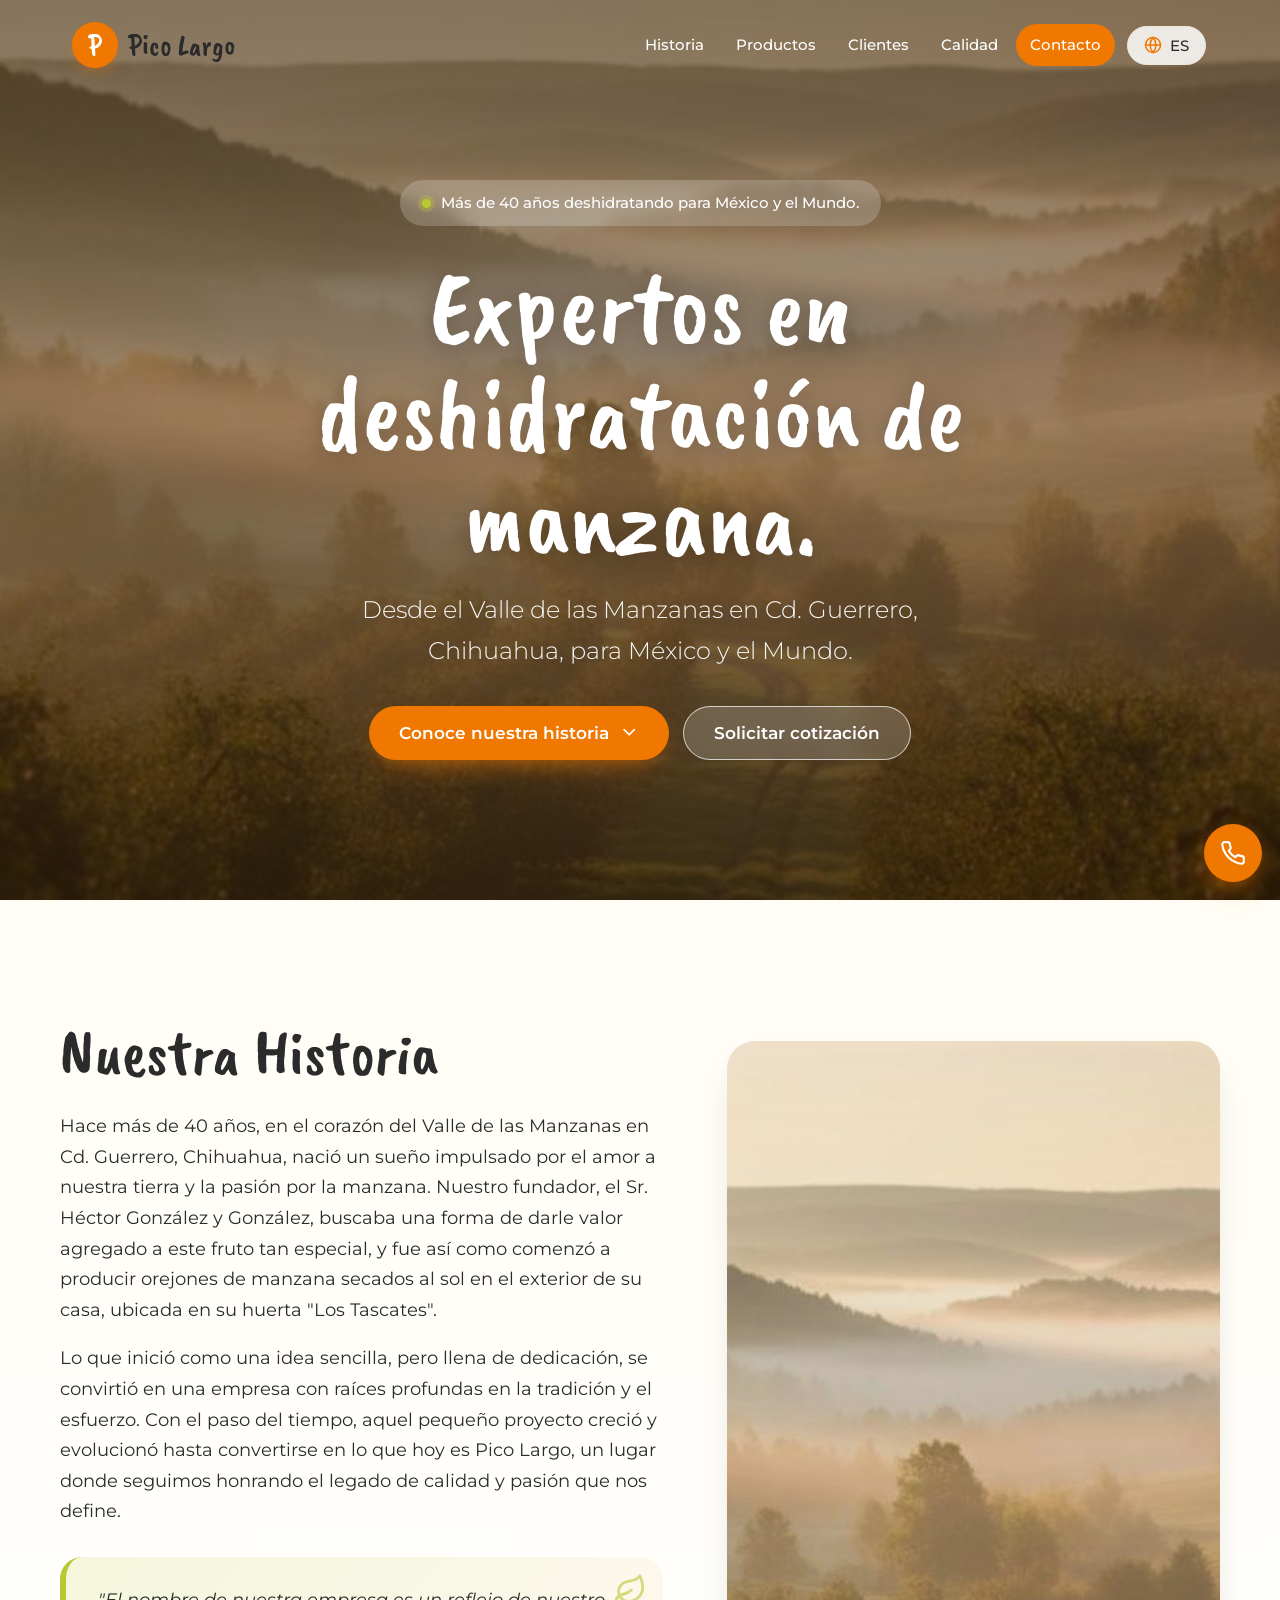
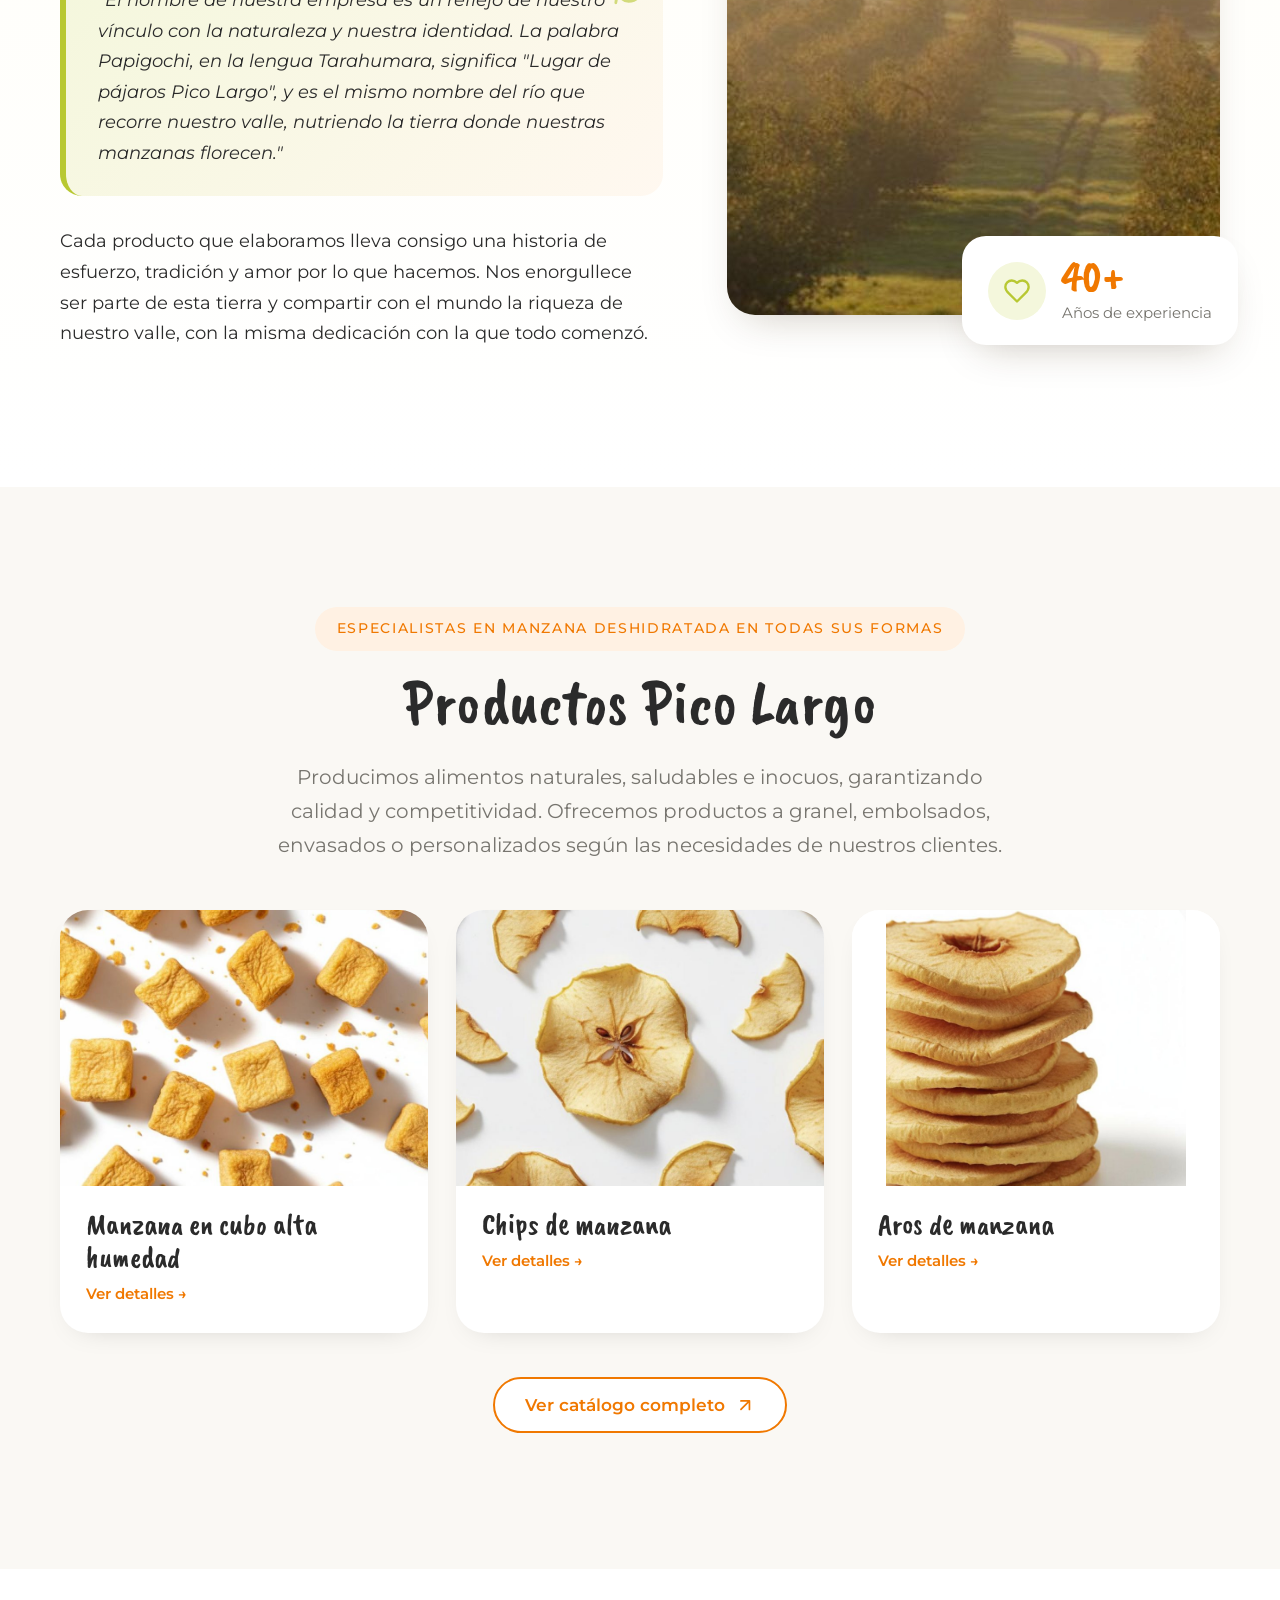
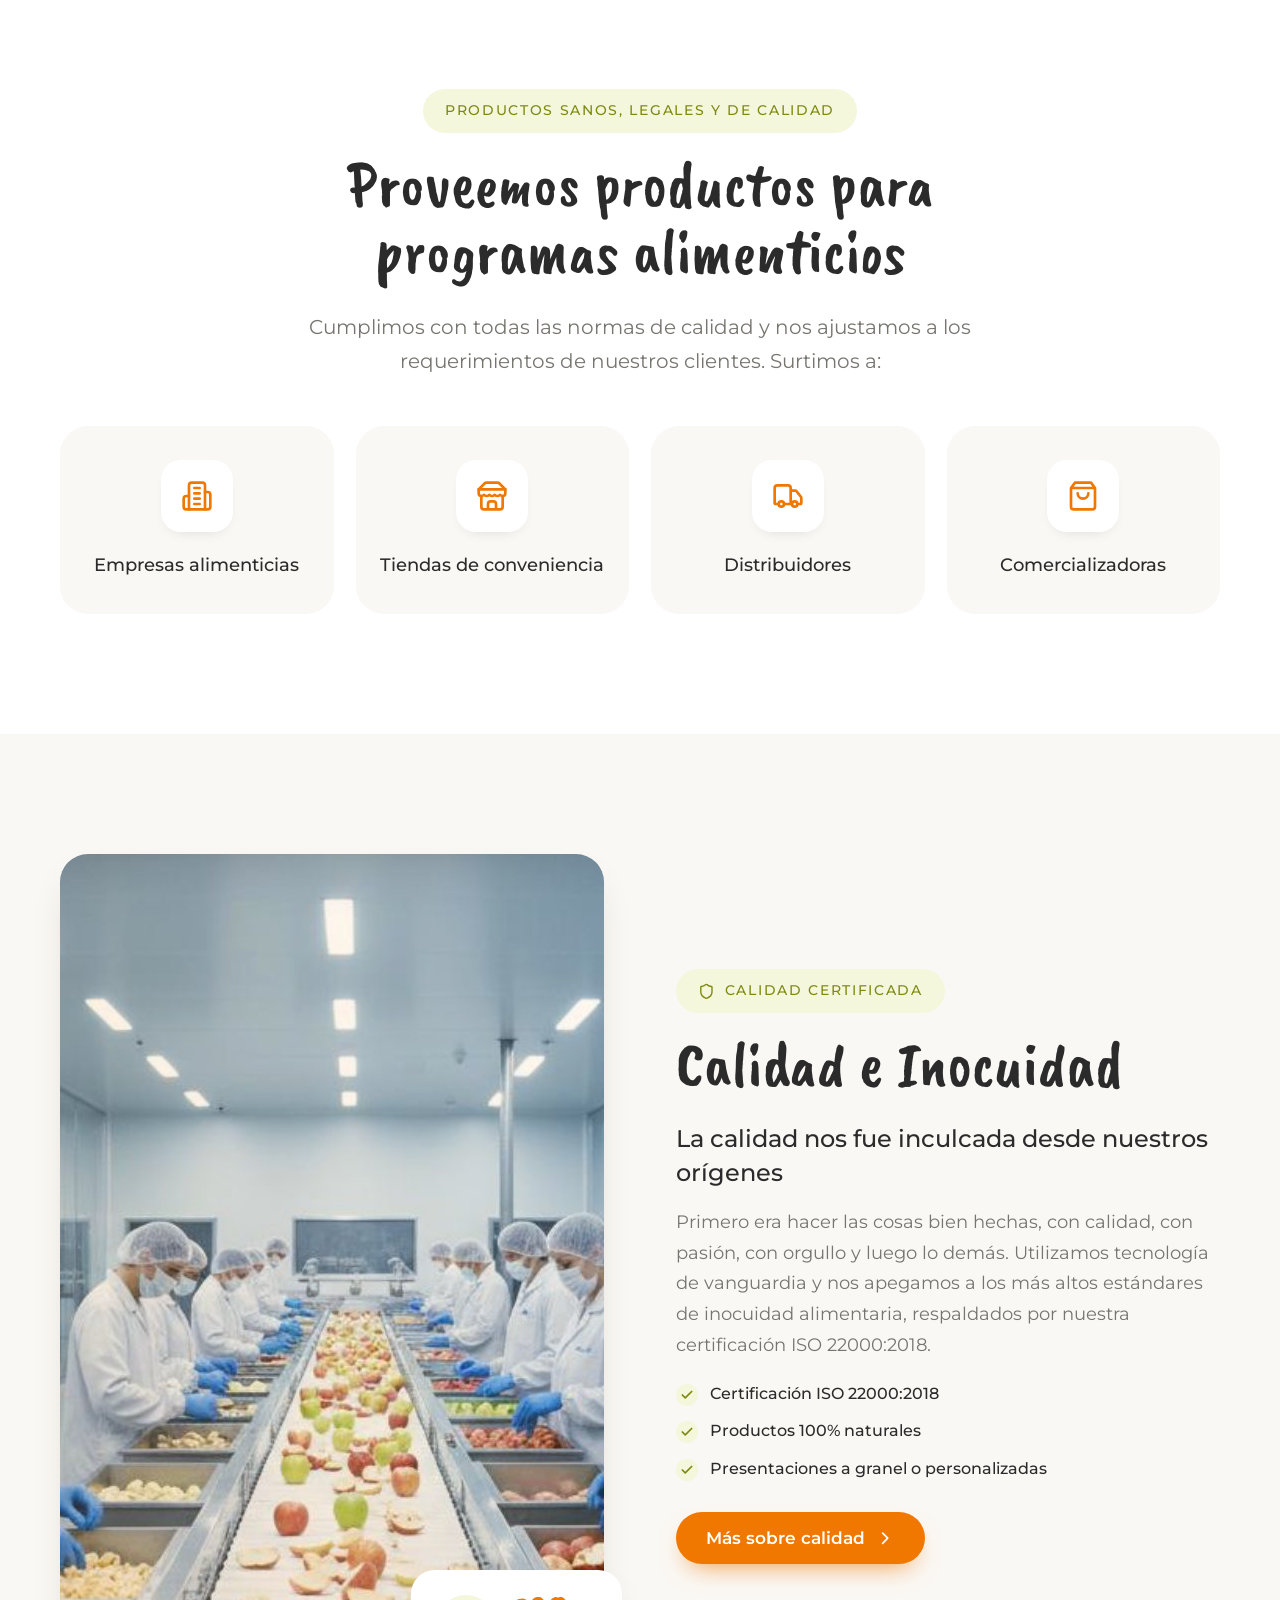
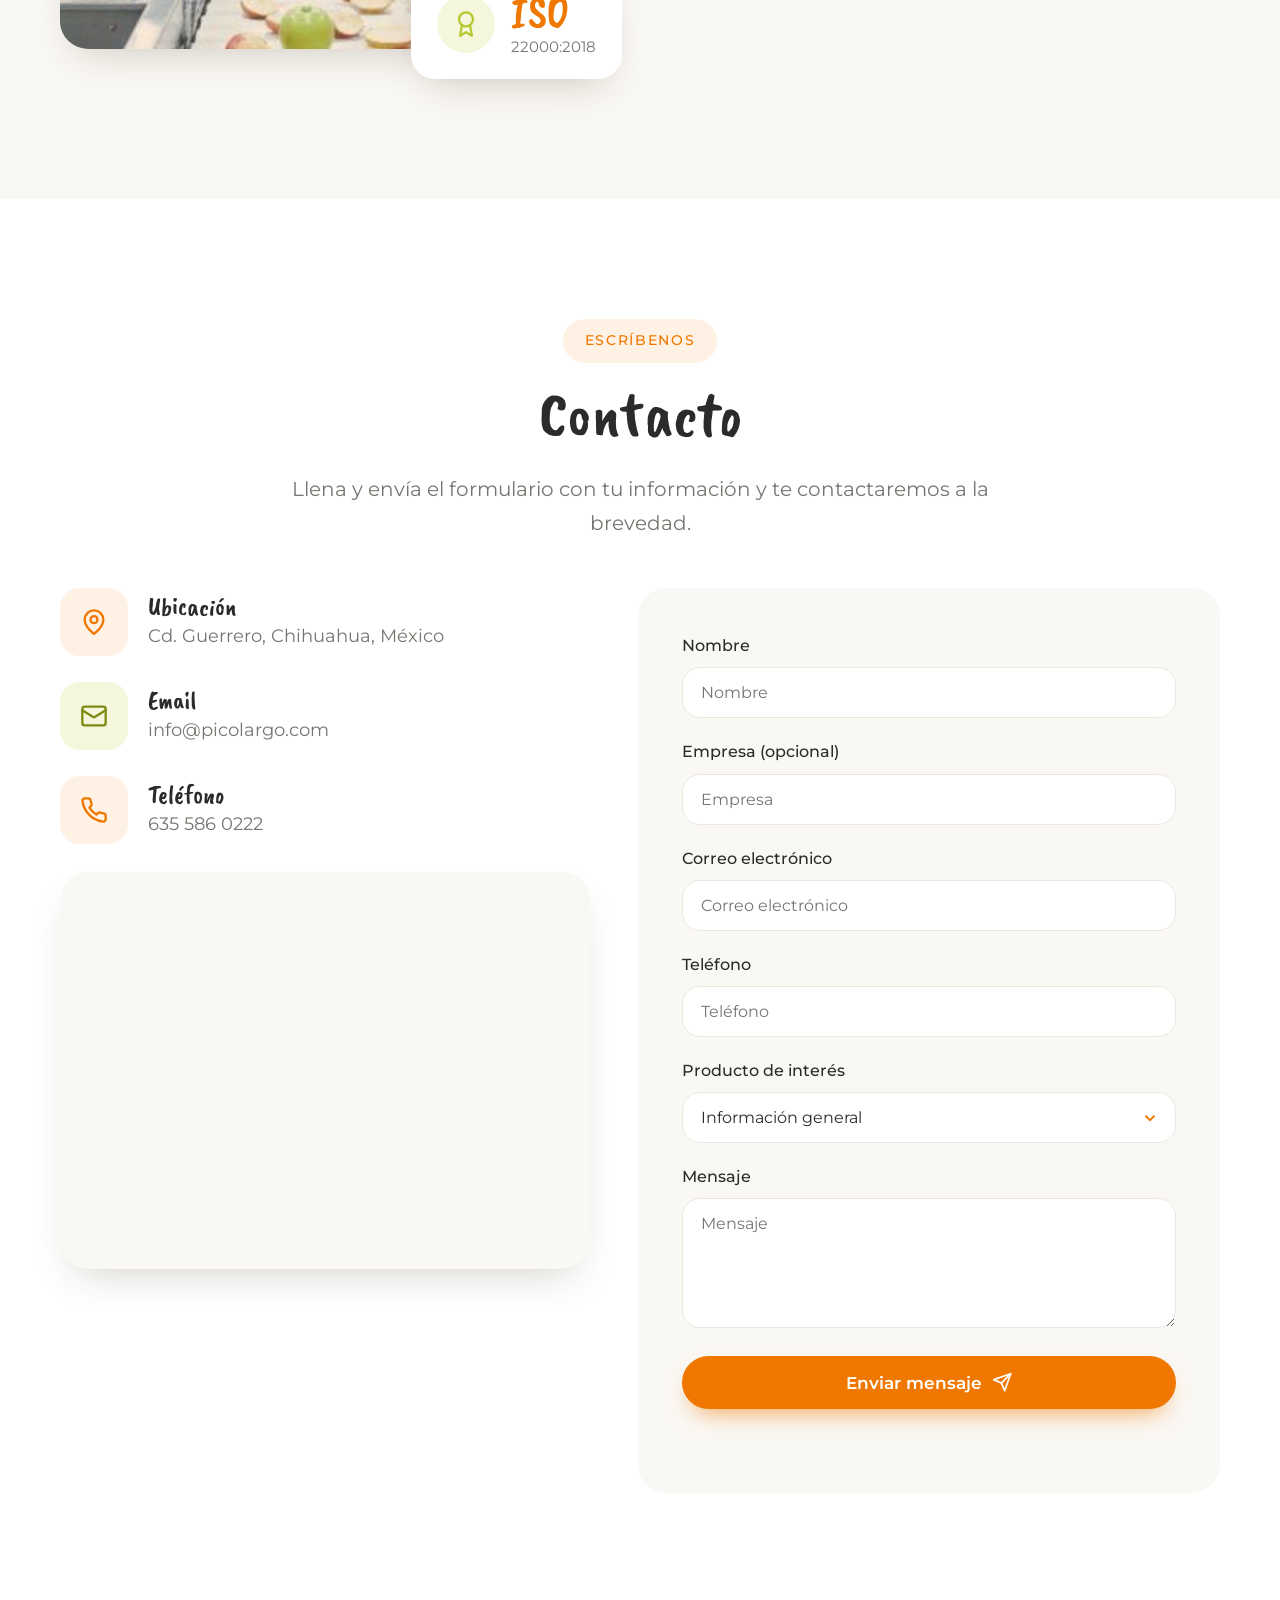
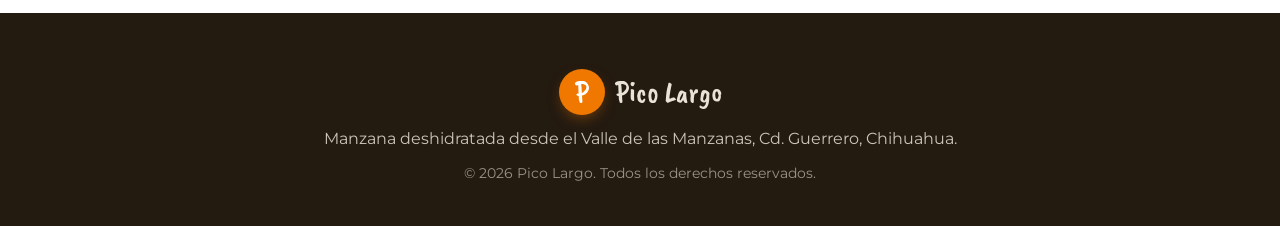
==== index.html @ df041907 "Sitio web de Pico Largo con formulario de contacto Co-Authored-By: Claude Opus 5.5 <noreply@anthropi" ====
<!doctype html>
<html lang="es">
<head>
<meta charset="utf-8">
<meta name="viewport" content="width=device-width, initial-scale=1">
<title>Pico Largo · Manzana deshidratada desde Cd. Guerrero, Chihuahua</title>
<meta name="description" content="Pico Largo: más de 40 años deshidratando manzana en Cd. Guerrero, Chihuahua. Manzana en cubo, chips y aros a granel, embolsados o personalizados. Certificación ISO 22000:2018.">
<meta name="theme-color" content="#F07800">
<meta property="og:title" content="Pico Largo · Expertos en deshidratación de manzana">
<meta property="og:description" content="Más de 40 años deshidratando para México y el Mundo.">
<meta property="og:image" content="img/chips.jpg">
<meta property="og:type" content="website">
<link rel="icon" href="data:image/svg+xml,%3Csvg xmlns='http://www.w3.org/2000/svg' viewBox='0 0 64 64'%3E%3Ccircle cx='32' cy='32' r='32' fill='%23F07800'/%3E%3Ctext x='32' y='44' font-size='34' font-family='Arial' font-weight='bold' fill='white' text-anchor='middle'%3EP%3C/text%3E%3C/svg%3E">
<link rel="preconnect" href="https://fonts.googleapis.com">
<link rel="preconnect" href="https://fonts.gstatic.com" crossorigin>
<link href="https://fonts.googleapis.com/css2?family=Caveat+Brush&family=Montserrat:wght@300;400;500;600;700&display=swap" rel="stylesheet">
<link rel="stylesheet" href="styles.css">
<script type="application/ld+json">
{"@context":"https://schema.org","@type":"Organization","name":"Pico Largo","email":"info@picolargo.com","telephone":"+52 635 586 0222","address":{"@type":"PostalAddress","addressLocality":"Cd. Guerrero","addressRegion":"Chihuahua","addressCountry":"MX"}}
</script>
</head>
<body>
<a class="skip" href="#main" data-i18n="skip">Saltar al contenido</a>

<header class="nav" id="nav">
  <div class="nav__inner">
    <a href="#inicio" class="brand" aria-label="Pico Largo, inicio">
      <span class="brand__logo">P</span><span class="brand__name">Pico Largo</span>
    </a>
    <nav class="nav__links" id="menu" aria-label="Principal">
      <a href="#historia" data-i18n="nav.story">Historia</a>
      <a href="#productos" data-i18n="nav.products">Productos</a>
      <a href="#clientes" data-i18n="nav.clients">Clientes</a>
      <a href="#calidad" data-i18n="nav.quality">Calidad</a>
      <a href="#contacto" class="nav__cta" data-i18n="nav.contact">Contacto</a>
    </nav>
    <button class="lang" id="lang" type="button" aria-label="Cambiar idioma / Change language">
      <svg viewBox="0 0 24 24" aria-hidden="true"><circle cx="12" cy="12" r="10"/><path d="M2 12h20M12 2a15 15 0 0 1 0 20M12 2a15 15 0 0 0 0 20"/></svg>
      <span id="langLabel">ES</span>
    </button>
    <button class="burger" id="burger" type="button" aria-label="Abrir menú" aria-expanded="false" aria-controls="menu">
      <span></span><span></span><span></span>
    </button>
  </div>
</header>

<main id="main">
  <!-- HERO -->
  <section class="hero" id="inicio">
    <div class="hero__bg" aria-hidden="true"></div>
    <div class="hero__content">
      <p class="pill pill--glass"><span class="dot"></span><span data-i18n="hero.pill">Más de 40 años deshidratando para México y el Mundo.</span></p>
      <h1 data-i18n="hero.title">Expertos en deshidratación de manzana.</h1>
      <p class="hero__sub" data-i18n="hero.sub">Desde el Valle de las Manzanas en Cd. Guerrero, Chihuahua, para México y el Mundo.</p>
      <div class="hero__actions">
        <a href="#historia" class="btn btn--primary"><span data-i18n="hero.cta">Conoce nuestra historia</span>
          <svg viewBox="0 0 24 24" aria-hidden="true"><path d="m6 9 6 6 6-6"/></svg></a>
        <a href="#contacto" class="btn btn--ghost" data-i18n="hero.cta2">Solicitar cotización</a>
      </div>
    </div>
  </section>

  <!-- HISTORIA -->
  <section class="section story" id="historia">
    <div class="container story__grid">
      <div class="reveal">
        <h2 class="title" data-i18n="story.title">Nuestra Historia</h2>
        <p data-i18n="story.p1">Hace más de 40 años, en el corazón del Valle de las Manzanas en Cd. Guerrero, Chihuahua, nació un sueño impulsado por el amor a nuestra tierra y la pasión por la manzana. Nuestro fundador, el Sr. Héctor González y González, buscaba una forma de darle valor agregado a este fruto tan especial, y fue así como comenzó a producir orejones de manzana secados al sol en el exterior de su casa, ubicada en su huerta "Los Tascates".</p>
        <p data-i18n="story.p2">Lo que inició como una idea sencilla, pero llena de dedicación, se convirtió en una empresa con raíces profundas en la tradición y el esfuerzo. Con el paso del tiempo, aquel pequeño proyecto creció y evolucionó hasta convertirse en lo que hoy es Pico Largo, un lugar donde seguimos honrando el legado de calidad y pasión que nos define.</p>
        <blockquote class="quote">
          <svg class="quote__leaf" viewBox="0 0 24 24" aria-hidden="true"><path d="M11 20A7 7 0 0 1 9.8 6.1C15.5 5 17 4.48 19 2c1 2 2 4.18 2 8 0 5.5-4.78 10-10 10Z"/><path d="M2 21c0-3 1.85-5.36 5.08-6C9.5 14.52 12 13 13 12"/></svg>
          <p data-i18n="story.quote">"El nombre de nuestra empresa es un reflejo de nuestro vínculo con la naturaleza y nuestra identidad. La palabra Papigochi, en la lengua Tarahumara, significa "Lugar de pájaros Pico Largo", y es el mismo nombre del río que recorre nuestro valle, nutriendo la tierra donde nuestras manzanas florecen."</p>
        </blockquote>
        <p data-i18n="story.p3">Cada producto que elaboramos lleva consigo una historia de esfuerzo, tradición y amor por lo que hacemos. Nos enorgullece ser parte de esta tierra y compartir con el mundo la riqueza de nuestro valle, con la misma dedicación con la que todo comenzó.</p>
      </div>
      <figure class="photo reveal">
        <img src="img/valle.jpg" alt="Huertas de manzana en el valle al amanecer" width="1040" height="874" loading="lazy">
        <figcaption class="stat">
          <span class="stat__icon stat__icon--lime"><svg viewBox="0 0 24 24" aria-hidden="true"><path d="M19 14c1.49-1.46 3-3.21 3-5.5A5.5 5.5 0 0 0 16.5 3c-1.76 0-3 .5-4.5 2-1.5-1.5-2.74-2-4.5-2A5.5 5.5 0 0 0 2 8.5c0 2.3 1.5 4.05 3 5.5l7 7Z"/></svg></span>
          <span><strong class="stat__num" data-count="40">40+</strong><span class="stat__label" data-i18n="story.years">Años de experiencia</span></span>
        </figcaption>
      </figure>
    </div>
  </section>

  <!-- PRODUCTOS -->
  <section class="section products" id="productos">
    <div class="container">
      <div class="head reveal">
        <p class="pill pill--orange" data-i18n="products.pill">Especialistas en manzana deshidratada en todas sus formas</p>
        <h2 class="title" data-i18n="products.title">Productos Pico Largo</h2>
        <p class="lead" data-i18n="products.lead">Producimos alimentos naturales, saludables e inocuos, garantizando calidad y competitividad. Ofrecemos productos a granel, embolsados, envasados o personalizados según las necesidades de nuestros clientes.</p>
      </div>
      <div class="cards">
        <button class="card reveal" type="button" data-product="cubo">
          <span class="card__img"><img src="img/cubos.jpg" alt="Cubos de manzana deshidratada" width="1068" height="637" loading="lazy"></span>
          <span class="card__body"><span class="card__name" data-i18n="p.cubo.name">Manzana en cubo alta humedad</span><span class="card__more" data-i18n="products.more">Ver detalles →</span></span>
        </button>
        <button class="card reveal" type="button" data-product="chips">
          <span class="card__img"><img src="img/chips.jpg" alt="Chips de manzana" width="1068" height="638" loading="lazy"></span>
          <span class="card__body"><span class="card__name" data-i18n="p.chips.name">Chips de manzana</span><span class="card__more" data-i18n="products.more">Ver detalles →</span></span>
        </button>
        <button class="card reveal" type="button" data-product="aros">
          <span class="card__img card__img--contain"><img src="img/aros.jpg" alt="Aros de manzana deshidratada apilados" width="764" height="702" loading="lazy"></span>
          <span class="card__body"><span class="card__name" data-i18n="p.aros.name">Aros de manzana</span><span class="card__more" data-i18n="products.more">Ver detalles →</span></span>
        </button>
      </div>
      <p class="center reveal"><a class="btn btn--outline" href="https://heyzine.com/flip-book/0006e0d46c.html" target="_blank" rel="noopener"><span data-i18n="products.catalog">Ver catálogo completo</span>
        <svg viewBox="0 0 24 24" aria-hidden="true"><path d="M7 17 17 7M7 7h10v10"/></svg></a></p>
    </div>
  </section>

  <!-- CLIENTES -->
  <section class="section clients" id="clientes">
    <div class="container">
      <div class="head reveal">
        <p class="pill pill--lime" data-i18n="clients.pill">Productos sanos, legales y de calidad</p>
        <h2 class="title" data-i18n="clients.title">Proveemos productos para programas alimenticios</h2>
        <p class="lead" data-i18n="clients.lead">Cumplimos con todas las normas de calidad y nos ajustamos a los requerimientos de nuestros clientes. Surtimos a:</p>
      </div>
      <ul class="tiles">
        <li class="tile reveal"><span class="tile__icon"><svg viewBox="0 0 24 24" aria-hidden="true"><path d="M6 22V4a2 2 0 0 1 2-2h8a2 2 0 0 1 2 2v18Z"/><path d="M6 12H4a2 2 0 0 0-2 2v6a2 2 0 0 0 2 2h2M18 9h2a2 2 0 0 1 2 2v9a2 2 0 0 1-2 2h-2M10 6h4M10 10h4M10 14h4M10 18h4"/></svg></span><span data-i18n="clients.1">Empresas alimenticias</span></li>
        <li class="tile reveal"><span class="tile__icon"><svg viewBox="0 0 24 24" aria-hidden="true"><path d="m2 7 4.41-4.41A2 2 0 0 1 7.83 2h8.34a2 2 0 0 1 1.42.59L22 7M4 12v8a2 2 0 0 0 2 2h12a2 2 0 0 0 2-2v-8M15 22v-4a2 2 0 0 0-2-2h-2a2 2 0 0 0-2 2v4M2 7h20"/><path d="M22 7v3a2 2 0 0 1-2 2 2.7 2.7 0 0 1-1.59-.63.7.7 0 0 0-.82 0A2.7 2.7 0 0 1 16 12a2.7 2.7 0 0 1-1.59-.63.7.7 0 0 0-.82 0A2.7 2.7 0 0 1 12 12a2.7 2.7 0 0 1-1.59-.63.7.7 0 0 0-.82 0A2.7 2.7 0 0 1 8 12a2.7 2.7 0 0 1-1.59-.63.7.7 0 0 0-.82 0A2.7 2.7 0 0 1 4 12a2 2 0 0 1-2-2V7"/></svg></span><span data-i18n="clients.2">Tiendas de conveniencia</span></li>
        <li class="tile reveal"><span class="tile__icon"><svg viewBox="0 0 24 24" aria-hidden="true"><path d="M14 18V6a2 2 0 0 0-2-2H4a2 2 0 0 0-2 2v11a1 1 0 0 0 1 1h2M15 18H9M19 18h2a1 1 0 0 0 1-1v-3.65a1 1 0 0 0-.22-.62l-3.48-4.35A1 1 0 0 0 17.52 8H14"/><circle cx="17" cy="18" r="2"/><circle cx="7" cy="18" r="2"/></svg></span><span data-i18n="clients.3">Distribuidores</span></li>
        <li class="tile reveal"><span class="tile__icon"><svg viewBox="0 0 24 24" aria-hidden="true"><path d="M6 2 3 6v14a2 2 0 0 0 2 2h14a2 2 0 0 0 2-2V6l-3-4ZM3 6h18M16 10a4 4 0 0 1-8 0"/></svg></span><span data-i18n="clients.4">Comercializadoras</span></li>
      </ul>
    </div>
  </section>

  <!-- CALIDAD -->
  <section class="section quality" id="calidad">
    <div class="container quality__grid">
      <figure class="photo reveal">
        <img src="img/planta.jpg" alt="Personal seleccionando manzana en la línea de proceso" width="1068" height="795" loading="lazy">
        <figcaption class="stat">
          <span class="stat__icon stat__icon--lime"><svg viewBox="0 0 24 24" aria-hidden="true"><circle cx="12" cy="8" r="6"/><path d="M15.48 12.89 17 22l-5-3-5 3 1.52-9.11"/></svg></span>
          <span><strong class="stat__num">ISO</strong><span class="stat__label">22000:2018</span></span>
        </figcaption>
      </figure>
      <div class="reveal">
        <p class="pill pill--lime"><svg viewBox="0 0 24 24" aria-hidden="true"><path d="M20 13c0 5-3.5 7.5-7.66 8.95a1 1 0 0 1-.67-.01C7.5 20.5 4 18 4 13V6a1 1 0 0 1 1-1c2 0 4.5-1.2 6.24-2.72a1.17 1.17 0 0 1 1.52 0C14.51 3.81 17 5 19 5a1 1 0 0 1 1 1z"/></svg><span data-i18n="quality.pill">Calidad certificada</span></p>
        <h2 class="title title--left" data-i18n="quality.title">Calidad e Inocuidad</h2>
        <p class="quality__sub" data-i18n="quality.sub">La calidad nos fue inculcada desde nuestros orígenes</p>
        <p class="muted" data-i18n="quality.p">Primero era hacer las cosas bien hechas, con calidad, con pasión, con orgullo y luego lo demás. Utilizamos tecnología de vanguardia y nos apegamos a los más altos estándares de inocuidad alimentaria, respaldados por nuestra certificación ISO 22000:2018.</p>
        <ul class="checks">
          <li data-i18n="quality.c1">Certificación ISO 22000:2018</li>
          <li data-i18n="quality.c2">Productos 100% naturales</li>
          <li data-i18n="quality.c3">Presentaciones a granel o personalizadas</li>
        </ul>
        <a href="#contacto" class="btn btn--primary"><span data-i18n="quality.cta">Más sobre calidad</span>
          <svg viewBox="0 0 24 24" aria-hidden="true"><path d="m9 18 6-6-6-6"/></svg></a>
      </div>
    </div>
  </section>

  <!-- CONTACTO -->
  <section class="section contact" id="contacto">
    <div class="container">
      <div class="head reveal">
        <p class="pill pill--orange" data-i18n="contact.pill">Escríbenos</p>
        <h2 class="title" data-i18n="contact.title">Contacto</h2>
        <p class="lead" data-i18n="contact.lead">Llena y envía el formulario con tu información y te contactaremos a la brevedad.</p>
      </div>
      <div class="contact__grid">
        <div class="reveal">
          <ul class="info">
            <li><span class="info__icon"><svg viewBox="0 0 24 24" aria-hidden="true"><path d="M20 10c0 4.99-5.54 10.19-7.4 11.8a1 1 0 0 1-1.2 0C9.54 20.19 4 14.99 4 10a8 8 0 0 1 16 0"/><circle cx="12" cy="10" r="3"/></svg></span>
              <span><strong data-i18n="contact.loc">Ubicación</strong><a href="https://maps.google.com/?q=Cd.+Guerrero,+Chihuahua,+Mexico" target="_blank" rel="noopener">Cd. Guerrero, Chihuahua, México</a></span></li>
            <li><span class="info__icon info__icon--lime"><svg viewBox="0 0 24 24" aria-hidden="true"><rect x="2" y="4" width="20" height="16" rx="2"/><path d="m22 7-8.97 5.7a1.94 1.94 0 0 1-2.06 0L2 7"/></svg></span>
              <span><strong>Email</strong><a href="mailto:info@picolargo.com">info@picolargo.com</a></span></li>
            <li><span class="info__icon"><svg viewBox="0 0 24 24" aria-hidden="true"><path d="M22 16.92v3a2 2 0 0 1-2.18 2 19.79 19.79 0 0 1-8.63-3.07 19.5 19.5 0 0 1-6-6 19.79 19.79 0 0 1-3.07-8.67A2 2 0 0 1 4.11 2h3a2 2 0 0 1 2 1.72 12.84 12.84 0 0 0 .7 2.81 2 2 0 0 1-.45 2.11L8.09 9.91a16 16 0 0 0 6 6l1.27-1.27a2 2 0 0 1 2.11-.45 12.84 12.84 0 0 0 2.81.7A2 2 0 0 1 22 16.92z"/></svg></span>
              <span><strong data-i18n="contact.phone">Teléfono</strong><a href="tel:+526355860222">635 586 0222</a></span></li>
          </ul>
          <div class="map">
            <iframe title="Mapa de Cd. Guerrero, Chihuahua" src="https://maps.google.com/maps?q=Ciudad%20Guerrero%2C%20Chihuahua%2C%20Mexico&z=12&output=embed" loading="lazy" referrerpolicy="no-referrer-when-downgrade"></iframe>
          </div>
        </div>

        <form class="form reveal" id="form" novalidate>
          <input type="hidden" name="_subject" value="Nuevo mensaje desde el sitio web de Pico Largo">
          <input type="hidden" name="_template" value="table">
          <input type="hidden" name="_captcha" value="false">
          <input type="text" name="_honey" class="hp" tabindex="-1" autocomplete="off" aria-hidden="true">
          <div class="field">
            <label for="f-name" data-i18n="form.name">Nombre</label>
            <input id="f-name" name="Nombre" type="text" autocomplete="name" required data-i18n-ph="form.name" placeholder="Nombre">
          </div>
          <div class="field">
            <label for="f-company" data-i18n="form.company">Empresa (opcional)</label>
            <input id="f-company" name="Empresa" type="text" autocomplete="organization" data-i18n-ph="form.companyPh" placeholder="Empresa">
          </div>
          <div class="field">
            <label for="f-email" data-i18n="form.email">Correo electrónico</label>
            <input id="f-email" name="Correo" type="email" autocomplete="email" required data-i18n-ph="form.email" placeholder="Correo electrónico">
          </div>
          <div class="field">
            <label for="f-phone" data-i18n="form.phone">Teléfono</label>
            <input id="f-phone" name="Teléfono" type="tel" autocomplete="tel" inputmode="tel" data-i18n-ph="form.phone" placeholder="Teléfono">
          </div>
          <div class="field">
            <label for="f-product" data-i18n="form.product">Producto de interés</label>
            <select id="f-product" name="Producto de interés">
              <option value="General" data-i18n="form.opt0">Información general</option>
              <option value="Manzana en cubo alta humedad" data-i18n="p.cubo.name">Manzana en cubo alta humedad</option>
              <option value="Chips de manzana" data-i18n="p.chips.name">Chips de manzana</option>
              <option value="Aros de manzana" data-i18n="p.aros.name">Aros de manzana</option>
              <option value="Producto personalizado" data-i18n="form.opt4">Producto personalizado</option>
            </select>
          </div>
          <div class="field">
            <label for="f-msg" data-i18n="form.msg">Mensaje</label>
            <textarea id="f-msg" name="Mensaje" rows="5" required data-i18n-ph="form.msg" placeholder="Mensaje"></textarea>
          </div>
          <button class="btn btn--primary btn--block" type="submit" id="submit"><span data-i18n="form.send">Enviar mensaje</span>
            <svg viewBox="0 0 24 24" aria-hidden="true"><path d="m22 2-7 20-4-9-9-4Z"/><path d="M22 2 11 13"/></svg></button>
          <p class="form__status" id="status" role="status" aria-live="polite"></p>
        </form>
      </div>
    </div>
  </section>
</main>

<footer class="footer">
  <div class="container footer__inner">
    <a href="#inicio" class="brand brand--light"><span class="brand__logo">P</span><span class="brand__name">Pico Largo</span></a>
    <p data-i18n="footer.tag">Manzana deshidratada desde el Valle de las Manzanas, Cd. Guerrero, Chihuahua.</p>
    <p class="footer__small">© <span id="year"></span> Pico Largo. <span data-i18n="footer.rights">Todos los derechos reservados.</span></p>
  </div>
</footer>

<a class="wa" href="tel:+526355860222" aria-label="Llamar a Pico Largo">
  <svg viewBox="0 0 24 24" aria-hidden="true"><path d="M22 16.92v3a2 2 0 0 1-2.18 2 19.79 19.79 0 0 1-8.63-3.07 19.5 19.5 0 0 1-6-6 19.79 19.79 0 0 1-3.07-8.67A2 2 0 0 1 4.11 2h3a2 2 0 0 1 2 1.72 12.84 12.84 0 0 0 .7 2.81 2 2 0 0 1-.45 2.11L8.09 9.91a16 16 0 0 0 6 6l1.27-1.27a2 2 0 0 1 2.11-.45 12.84 12.84 0 0 0 2.81.7A2 2 0 0 1 22 16.92z"/></svg>
</a>

<dialog class="modal" id="modal" aria-labelledby="m-title">
  <button class="modal__close" type="button" id="m-close" aria-label="Cerrar">×</button>
  <img id="m-img" alt="">
  <div class="modal__body">
    <h3 id="m-title"></h3>
    <p id="m-desc"></p>
    <ul id="m-list" class="checks"></ul>
    <a href="#contacto" class="btn btn--primary btn--block" id="m-cta" data-i18n="modal.cta">Solicitar cotización</a>
  </div>
</dialog>

<script src="script.js"></script>
</body>
</html>
---- styles.css ----
:root{
  --orange:#F07800;--orange-d:#D96A00;--orange-soft:#FFF1E3;
  --lime:#B8C832;--lime-d:#7E8A12;--lime-soft:#F4F7DC;
  --ink:#2B2B2B;--muted:#77756F;--bg:#FFFFFF;--bg-alt:#FAF8F4;--line:#ECE8E0;
  --radius:28px;--shadow:0 18px 40px -18px rgba(60,40,10,.25);
  --head:'Caveat Brush',cursive;--body:'Montserrat',system-ui,sans-serif;
}
*{box-sizing:border-box}
html{scroll-behavior:smooth;scroll-padding-top:96px}
body{margin:0;font-family:var(--body);color:var(--ink);background:var(--bg);line-height:1.7;-webkit-font-smoothing:antialiased;overflow-x:hidden}
img{max-width:100%;display:block}
a{color:inherit}
svg{width:1.2em;height:1.2em;fill:none;stroke:currentColor;stroke-width:2;stroke-linecap:round;stroke-linejoin:round;flex:none}
.container{width:min(1160px,100% - 32px);margin-inline:auto}
.skip{position:absolute;left:-999px;top:8px;background:var(--orange);color:#fff;padding:8px 14px;border-radius:8px;z-index:100}
.skip:focus{left:8px}
:focus-visible{outline:3px solid var(--orange);outline-offset:3px}

/* NAV */
.nav{position:fixed;inset:12px 0 auto;z-index:50;pointer-events:none}
.nav__inner{pointer-events:auto;width:min(1160px,100% - 32px);margin:auto;display:flex;align-items:center;gap:12px;padding:10px 14px 10px 12px;border-radius:999px;transition:background .3s,box-shadow .3s}
.nav.is-solid .nav__inner{background:rgba(255,255,255,.92);backdrop-filter:blur(12px);-webkit-backdrop-filter:blur(12px);box-shadow:var(--shadow)}
.brand{display:flex;align-items:center;gap:10px;text-decoration:none;margin-right:auto}
.brand__logo{width:46px;height:46px;border-radius:50%;background:var(--orange);color:#fff;display:grid;place-items:center;font:30px/1 var(--head);box-shadow:0 6px 16px -6px rgba(240,120,0,.6)}
.brand__name{font:30px/1 var(--head);opacity:0;transform:translateX(-6px);transition:.3s}
.nav.is-solid .brand__name,.brand--light .brand__name{opacity:1;transform:none}
.nav__links{display:flex;gap:4px;align-items:center}
.nav__links a{text-decoration:none;font-weight:500;font-size:15px;padding:8px 14px;border-radius:999px;color:#fff;transition:background .2s,color .2s}
.nav.is-solid .nav__links a{color:var(--ink)}
.nav__links a:hover{background:rgba(240,120,0,.12)}
.nav__links a.nav__cta,.nav.is-solid .nav__links a.nav__cta{background:var(--orange);color:#fff}
.lang{display:flex;align-items:center;gap:8px;border:1px solid var(--line);background:rgba(255,255,255,.85);border-radius:999px;padding:9px 16px;font:500 15px var(--body);cursor:pointer;color:var(--ink)}
.lang svg{color:var(--orange)}
.burger{display:none;width:44px;height:44px;border:0;background:transparent;cursor:pointer;padding:10px;flex-direction:column;justify-content:space-between}
.burger span{display:block;height:2.5px;border-radius:2px;background:var(--ink);transition:.3s}
.burger[aria-expanded="true"] span:nth-child(1){transform:translateY(8.5px) rotate(45deg)}
.burger[aria-expanded="true"] span:nth-child(2){opacity:0}
.burger[aria-expanded="true"] span:nth-child(3){transform:translateY(-8.5px) rotate(-45deg)}

/* BUTTONS / PILLS */
.btn{display:inline-flex;align-items:center;justify-content:center;gap:10px;padding:16px 30px;border-radius:999px;font:600 17px var(--body);text-decoration:none;border:0;cursor:pointer;transition:transform .2s,box-shadow .2s,background .2s}
.btn:hover{transform:translateY(-2px)}
.btn--primary{background:var(--orange);color:#fff;box-shadow:0 12px 26px -12px rgba(240,120,0,.8)}
.btn--primary:hover{background:var(--orange-d)}
.btn--ghost{background:rgba(255,255,255,.18);color:#fff;border:1.5px solid rgba(255,255,255,.7);backdrop-filter:blur(6px)}
.btn--outline{background:#fff;color:var(--orange);border:2px solid var(--orange)}
.btn--block{width:100%}
.btn[disabled]{opacity:.7;cursor:wait;transform:none}
.pill{display:inline-flex;align-items:center;gap:10px;padding:10px 22px;border-radius:999px;font-size:14px;font-weight:500;letter-spacing:.12em;text-transform:uppercase;margin:0 0 18px}
.pill--orange{background:var(--orange-soft);color:var(--orange)}
.pill--lime{background:var(--lime-soft);color:var(--lime-d)}
.pill--glass{background:rgba(255,255,255,.2);color:#fff;backdrop-filter:blur(8px);text-transform:none;letter-spacing:0;font-size:15px}
.dot{width:9px;height:9px;border-radius:50%;background:var(--lime);box-shadow:0 0 0 4px rgba(184,200,50,.3);animation:pulse 2s infinite}
@keyframes pulse{50%{box-shadow:0 0 0 8px rgba(184,200,50,0)}}

/* HERO */
.hero{position:relative;min-height:100svh;display:grid;place-items:center;text-align:center;color:#fff;overflow:hidden;padding:120px 0 80px}
.hero__bg{position:absolute;inset:-4%;background:url(img/valle.jpg) center/cover;animation:zoom 22s ease-in-out infinite alternate}
.hero__bg::after{content:"";position:absolute;inset:0;background:linear-gradient(180deg,rgba(40,22,0,.55),rgba(60,30,0,.35) 50%,rgba(30,15,0,.65))}
@keyframes zoom{to{transform:scale(1.08)}}
.hero__content{position:relative;width:min(900px,100% - 32px)}
.hero h1{font:clamp(52px,9vw,104px)/1.02 var(--head);margin:10px 0 18px;text-shadow:0 4px 24px rgba(0,0,0,.25)}
.hero__sub{font-size:clamp(18px,2.4vw,24px);font-weight:300;margin:0 auto 34px;max-width:640px;opacity:.95}
.hero__actions{display:flex;gap:14px;justify-content:center;flex-wrap:wrap}

/* SECTIONS */
.section{padding:clamp(72px,10vw,120px) 0}
.title{font:clamp(42px,6vw,64px)/1.05 var(--head);margin:0 0 24px;text-align:center}
.title--left{text-align:left}
.head{text-align:center;max-width:760px;margin:0 auto 48px}
.lead{color:var(--muted);font-size:clamp(17px,2vw,20px);margin:0}
.muted{color:var(--muted)}
.center{text-align:center;margin-top:44px}

.story{background:linear-gradient(180deg,#FFFDF5,#fff)}
.story__grid{display:grid;grid-template-columns:1.1fr .9fr;gap:64px;align-items:center}
.story .title{text-align:left}
.story p{font-size:18px}
.quote{position:relative;margin:30px 0;padding:28px 32px;border-left:6px solid var(--lime);border-radius:22px;background:linear-gradient(135deg,var(--lime-soft),#FFF8F0)}
.quote p{margin:0;font-style:italic;font-size:18px}
.quote__leaf{position:absolute;top:16px;right:16px;width:34px;height:34px;color:var(--lime);opacity:.6}

.photo{position:relative;margin:0 0 30px}
.photo img{width:100%;aspect-ratio:4/5;object-fit:cover;border-radius:var(--radius);box-shadow:var(--shadow)}
.quality .photo img{aspect-ratio:4/3.4}
.stat{position:absolute;right:-18px;bottom:-30px;display:flex;align-items:center;gap:16px;background:#fff;padding:20px 26px;border-radius:24px;box-shadow:var(--shadow)}
.stat__icon{width:58px;height:58px;border-radius:50%;display:grid;place-items:center}
.stat__icon svg{width:28px;height:28px}
.stat__icon--lime{background:var(--lime-soft);color:var(--lime)}
.stat__num{display:block;font:44px/1 var(--head);color:var(--orange)}
.stat__label{display:block;color:var(--muted);font-size:15px}

.products{background:var(--bg-alt)}
.cards{display:grid;grid-template-columns:repeat(3,1fr);gap:28px}
.card{all:unset;box-sizing:border-box;cursor:pointer;background:#fff;border-radius:var(--radius);overflow:hidden;box-shadow:0 10px 30px -20px rgba(0,0,0,.25);transition:transform .3s,box-shadow .3s;display:flex;flex-direction:column}
.card:hover{transform:translateY(-6px);box-shadow:var(--shadow)}
.card:focus-visible{outline:3px solid var(--orange)}
.card__img{display:block;aspect-ratio:4/3;overflow:hidden;background:#fff}
.card__img img{width:100%;height:100%;object-fit:cover;transition:transform .5s}
.card__img--contain img{object-fit:contain}
.card:hover .card__img img{transform:scale(1.06)}
.card__body{display:block;padding:22px 26px 26px}
.card__name{display:block;font:30px/1.1 var(--head);margin-bottom:6px}
.card__more{color:var(--orange);font-weight:600;font-size:15px}

.tiles{list-style:none;padding:0;margin:0;display:grid;grid-template-columns:repeat(4,1fr);gap:22px}
.tile{background:var(--bg-alt);border-radius:var(--radius);padding:34px 18px;text-align:center;font-size:18px;font-weight:500;display:flex;flex-direction:column;align-items:center;gap:18px;transition:transform .3s,background .3s}
.tile:hover{transform:translateY(-4px);background:var(--orange-soft)}
.tile__icon{width:72px;height:72px;border-radius:20px;background:#fff;display:grid;place-items:center;color:var(--orange);box-shadow:0 6px 16px -10px rgba(0,0,0,.2)}
.tile__icon svg{width:32px;height:32px}

.quality{background:var(--bg-alt)}
.quality__grid{display:grid;grid-template-columns:1fr 1fr;gap:72px;align-items:center}
.quality__sub{font-size:24px;font-weight:500;margin:0 0 12px;line-height:1.4}
.quality .muted{font-size:18px}
.checks{list-style:none;padding:0;margin:20px 0 30px;display:grid;gap:10px}
.checks li{position:relative;padding-left:34px;font-weight:500}
.checks li::before{content:"";position:absolute;left:0;top:4px;width:22px;height:22px;border-radius:50%;background:var(--lime-soft) url("data:image/svg+xml,%3Csvg xmlns='http://www.w3.org/2000/svg' viewBox='0 0 24 24' fill='none' stroke='%237E8A12' stroke-width='3' stroke-linecap='round' stroke-linejoin='round'%3E%3Cpath d='M20 6 9 17l-5-5'/%3E%3C/svg%3E") center/14px no-repeat}

.contact__grid{display:grid;grid-template-columns:1fr 1.1fr;gap:48px;align-items:start}
.info{list-style:none;padding:0;margin:0 0 28px;display:grid;gap:26px}
.info li{display:flex;gap:20px;align-items:center}
.info strong{display:block;font:26px/1.1 var(--head)}
.info a{color:var(--muted);text-decoration:none;font-size:18px}
.info a:hover{color:var(--orange)}
.info__icon{width:68px;height:68px;border-radius:20px;background:var(--orange-soft);color:var(--orange);display:grid;place-items:center;flex:none}
.info__icon--lime{background:var(--lime-soft);color:var(--lime-d)}
.info__icon svg{width:28px;height:28px}
.map{border-radius:var(--radius);overflow:hidden;box-shadow:var(--shadow);aspect-ratio:4/3;background:var(--bg-alt)}
.map iframe{width:100%;height:100%;border:0}
.form{background:var(--bg-alt);border-radius:var(--radius);padding:clamp(24px,4vw,44px)}
.field{margin-bottom:20px}
.field label{display:block;font-weight:500;margin-bottom:8px}
.field input,.field textarea,.field select{width:100%;font:16px var(--body);color:var(--ink);background:#fff;border:1.5px solid var(--line);border-radius:18px;padding:15px 18px;transition:border-color .2s,box-shadow .2s;-webkit-appearance:none;appearance:none}
.field select{background:#fff url("data:image/svg+xml,%3Csvg xmlns='http://www.w3.org/2000/svg' viewBox='0 0 24 24' fill='none' stroke='%23F07800' stroke-width='2.5'%3E%3Cpath d='m6 9 6 6 6-6'/%3E%3C/svg%3E") right 16px center/18px no-repeat}
.field textarea{resize:vertical;min-height:130px}
.field input:focus,.field textarea:focus,.field select:focus{outline:none;border-color:var(--orange);box-shadow:0 0 0 4px rgba(240,120,0,.15)}
.field.invalid input,.field.invalid textarea{border-color:#D33}
.hp{position:absolute;left:-9999px}
.form__status{margin:16px 0 0;text-align:center;font-weight:500;min-height:1.5em}
.form__status.ok{color:#3E7D1E}
.form__status.err{color:#C0392B}

.footer{background:#231A10;color:#E9E2D6;padding:56px 0 40px;text-align:center}
.footer__inner{display:grid;justify-items:center;gap:10px}
.footer .brand{margin:0}
.footer p{margin:0;opacity:.85}
.footer__small{font-size:14px;opacity:.6!important}

.wa{position:fixed;right:18px;bottom:18px;width:58px;height:58px;border-radius:50%;background:var(--orange);color:#fff;display:grid;place-items:center;box-shadow:0 10px 26px -8px rgba(240,120,0,.8);z-index:40;transition:transform .2s}
.wa:hover{transform:scale(1.08)}
.wa svg{width:26px;height:26px}

.modal{border:0;padding:0;border-radius:var(--radius);width:min(560px,100% - 32px);max-height:90vh;overflow:auto;box-shadow:0 30px 80px rgba(0,0,0,.35)}
.modal::backdrop{background:rgba(30,18,4,.55);backdrop-filter:blur(3px)}
.modal img{width:100%;aspect-ratio:16/10;object-fit:cover}
.modal__body{padding:26px 30px 30px}
.modal h3{font:36px/1.1 var(--head);margin:0 0 10px}
.modal p{color:var(--muted);margin:0}
.modal__close{position:absolute;top:12px;right:12px;width:42px;height:42px;border-radius:50%;border:0;background:#fff;font-size:28px;line-height:1;cursor:pointer;box-shadow:var(--shadow)}

.reveal{opacity:0;transform:translateY(24px);transition:opacity .7s ease,transform .7s ease}
.reveal.in{opacity:1;transform:none}

@media (max-width:960px){
  .story__grid,.quality__grid,.contact__grid{grid-template-columns:1fr;gap:56px}
  .cards{grid-template-columns:1fr 1fr}
  .tiles{grid-template-columns:1fr 1fr}
  .stat{right:-8px}
}
@media (max-width:820px){
  .burger{display:flex}
  .brand__name{opacity:1;transform:none}
  .hero .brand__name{opacity:0}
  .nav__links{position:fixed;top:84px;left:16px;right:16px;flex-direction:column;align-items:stretch;background:#fff;border-radius:24px;padding:12px;box-shadow:var(--shadow);opacity:0;transform:translateY(-10px);pointer-events:none;transition:.25s}
  .nav__links.open{opacity:1;transform:none;pointer-events:auto}
  .nav__links a,.nav.is-solid .nav__links a{color:var(--ink);padding:14px 18px;font-size:17px}
  .nav__links a.nav__cta{text-align:center;margin-top:6px}
  .burger span{background:#fff}
  .nav.is-solid .burger span,.burger[aria-expanded="true"] span{background:var(--ink)}
  .nav:not(.is-solid) .brand__name{opacity:0}
}
@media (max-width:600px){
  .cards{grid-template-columns:1fr}
  .tile{padding:26px 12px;font-size:16px}
  .lang{padding:8px 12px}
  .story p,.quote p{font-size:17px}
  .photo img{aspect-ratio:4/4.4}
  .stat{right:-4px;bottom:-26px;padding:16px 20px}
  .brand__name{font-size:26px}
  .hero__actions .btn{width:100%}
}
@media (prefers-reduced-motion:reduce){
  *,*::before,*::after{animation:none!important;transition:none!important;scroll-behavior:auto!important}
  .reveal{opacity:1;transform:none}
}
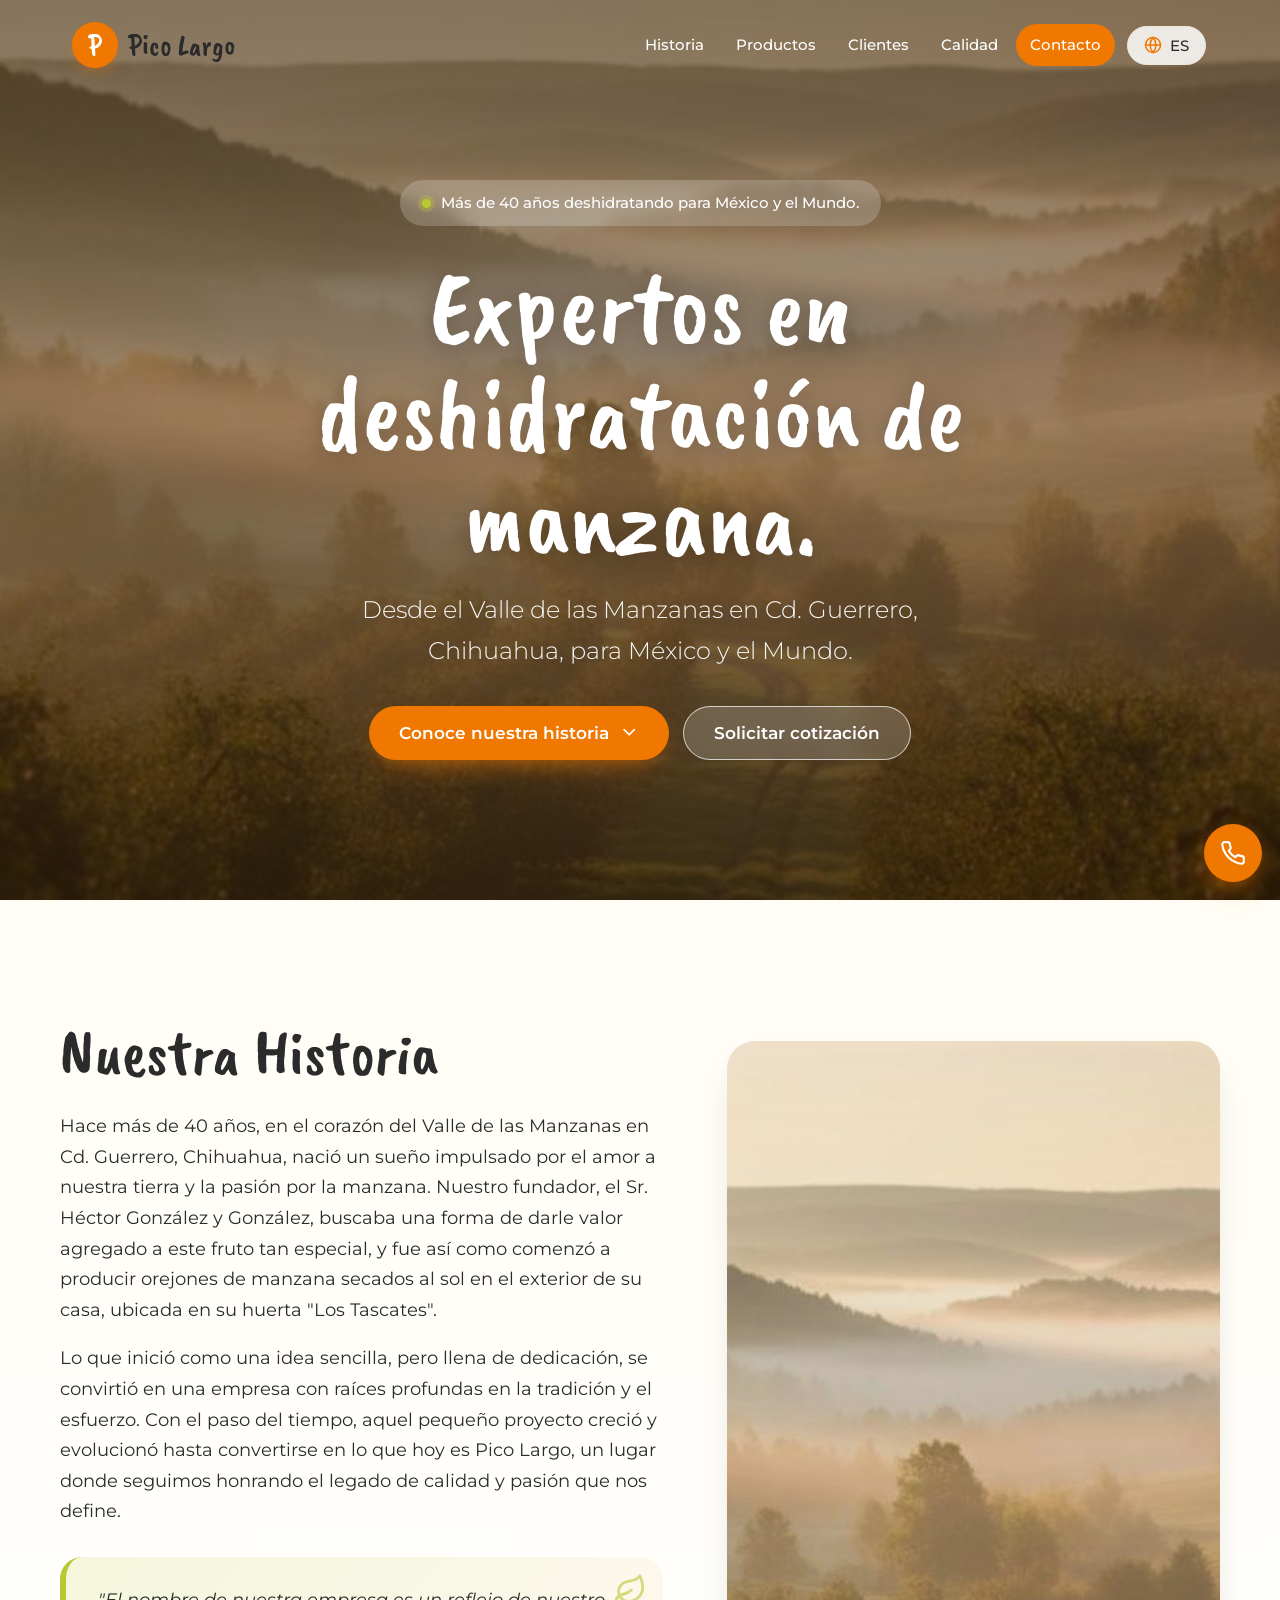
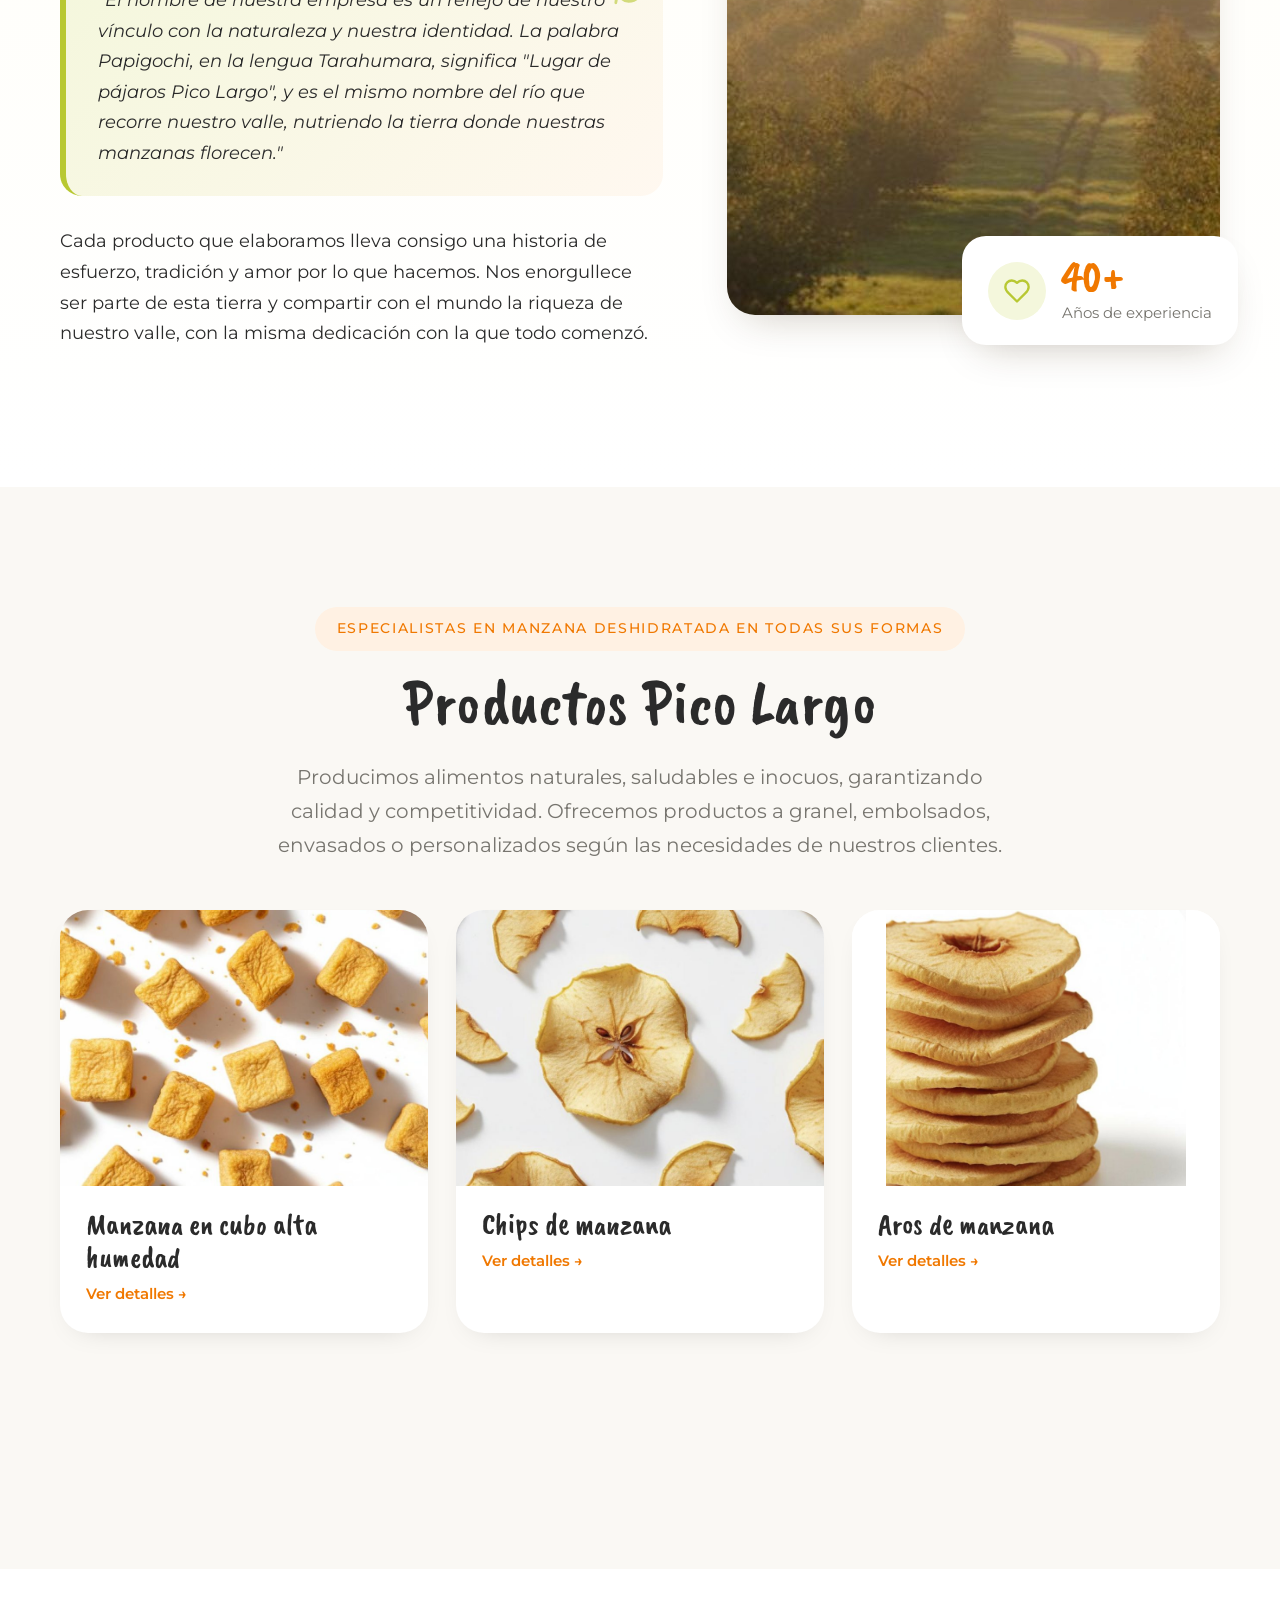
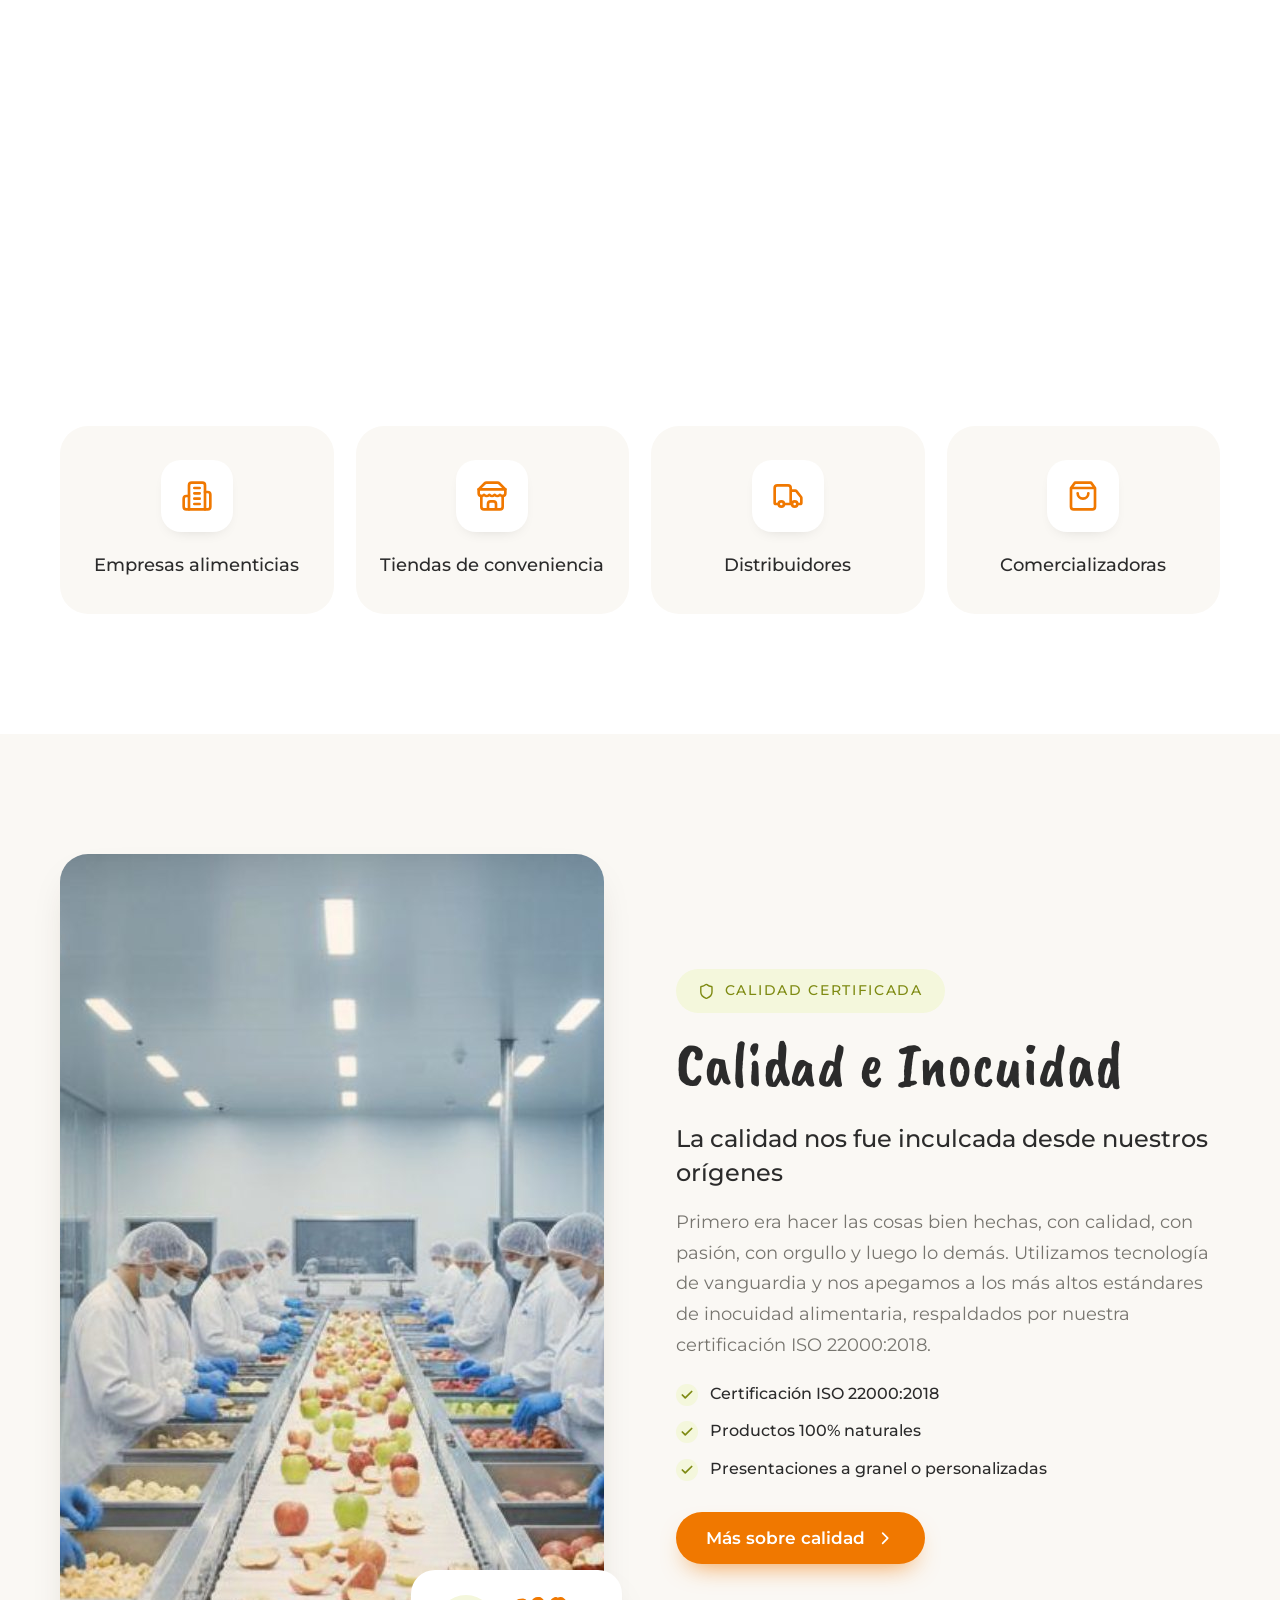
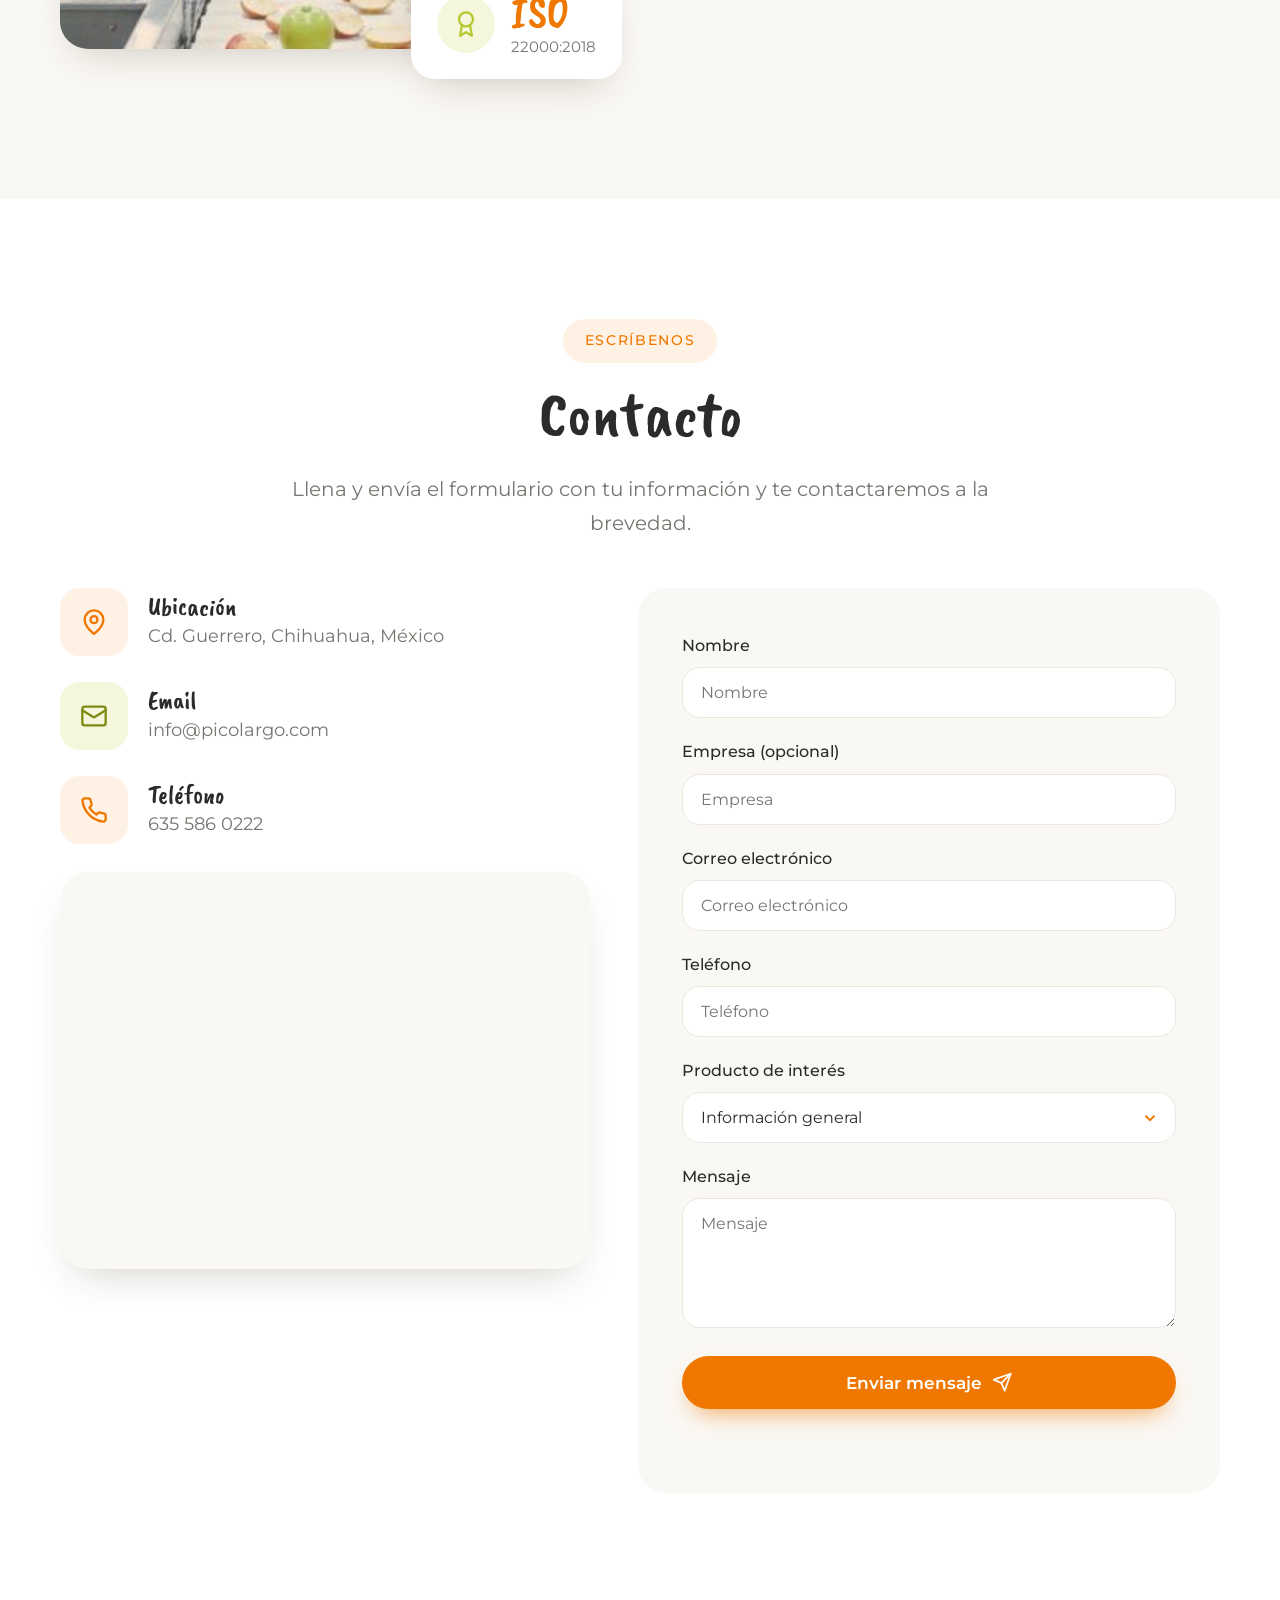
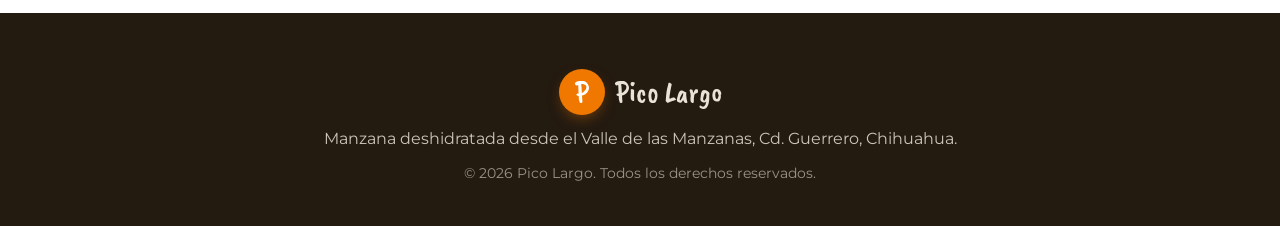
==== commit 2ba2f143: "Formulario: usar Web3Forms para enviar a eugenia.gonzalezgomez@udem.edu Co-Authored-By: Claude Opus " ====
--- a/index.html
+++ b/index.html
@@ -177,10 +177,10 @@
         </div>
 
         <form class="form reveal" id="form" novalidate>
-          <input type="hidden" name="_subject" value="Nuevo mensaje desde el sitio web de Pico Largo">
-          <input type="hidden" name="_template" value="table">
-          <input type="hidden" name="_captcha" value="false">
-          <input type="text" name="_honey" class="hp" tabindex="-1" autocomplete="off" aria-hidden="true">
+          <input type="hidden" name="access_key" value="b3ef60bd-ba55-4c06-aea1-d37a18807c4b">
+          <input type="hidden" name="subject" value="Nuevo mensaje desde el sitio web de Pico Largo">
+          <input type="hidden" name="from_name" value="Sitio web Pico Largo">
+          <input type="checkbox" name="botcheck" class="hp" tabindex="-1" autocomplete="off" aria-hidden="true">
           <div class="field">
             <label for="f-name" data-i18n="form.name">Nombre</label>
             <input id="f-name" name="Nombre" type="text" autocomplete="name" required data-i18n-ph="form.name" placeholder="Nombre">
